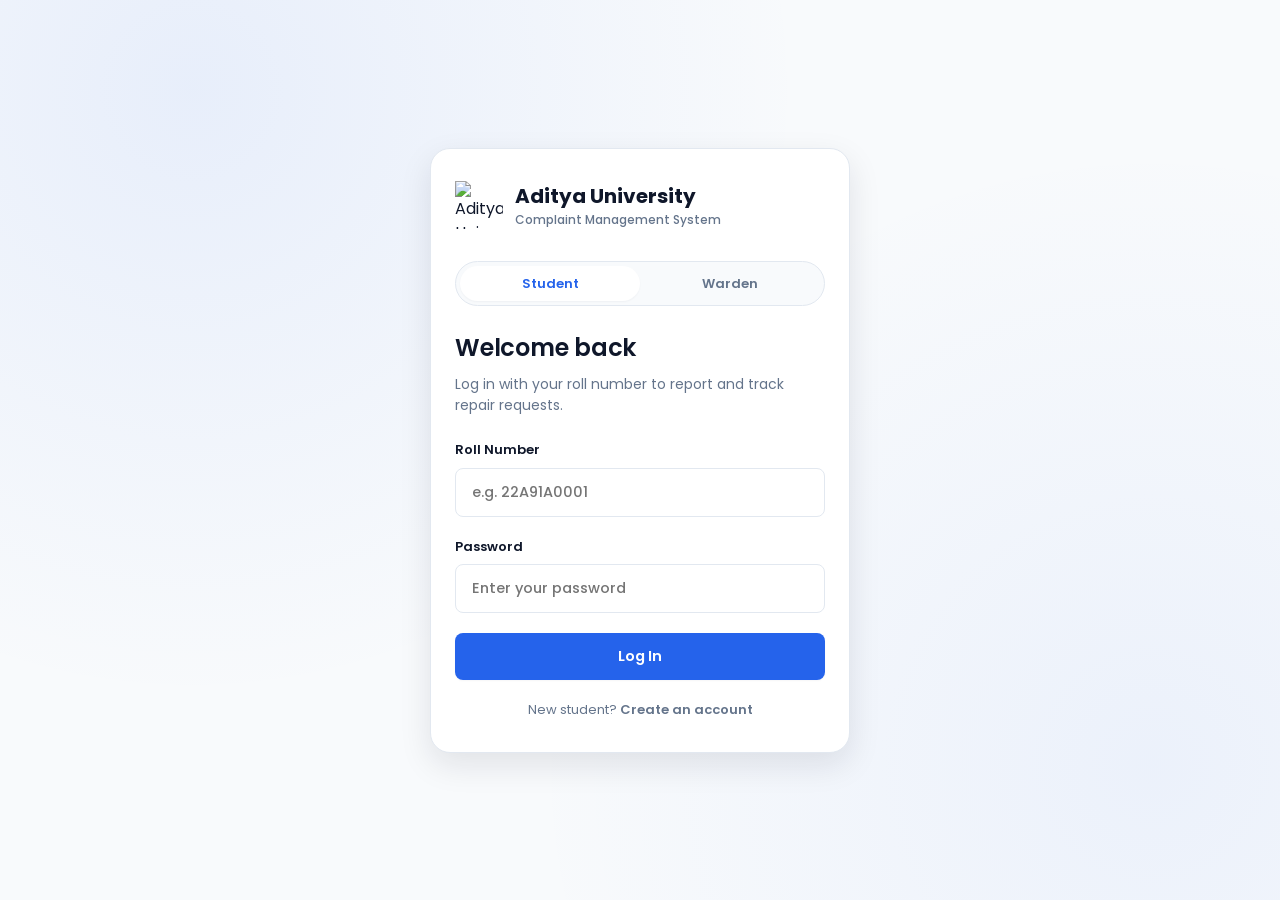
==== index.html @ f0cb8bfd "Initial commit" ====
<!DOCTYPE html>
<html lang="en">
<head>
<meta charset="UTF-8">
<meta name="viewport" content="width=device-width, initial-scale=1.0">
<title>Student Login · Aditya University</title>
<link rel="preconnect" href="https://fonts.googleapis.com">
<link rel="preconnect" href="https://fonts.gstatic.com" crossorigin>
<link href="https://fonts.googleapis.com/css2?family=Poppins:wght@400;500;600;700&display=swap" rel="stylesheet">
<link rel="stylesheet" href="css/style.css">
</head>
<body>

<div class="auth-screen">
  <div class="auth-card">
    <div class="auth-brand">
      <img class="university-logo" src="https://adityasabl.netlify.app/adityalogo.png" alt="Aditya University logo">
      <div>
        <div class="brand-name">Aditya University</div>
        <div class="brand-sub">Complaint Management System</div>
      </div>
    </div>

    <div class="auth-toggle">
      <a href="index.html" class="active">Student</a>
      <a href="admin-login.html">Warden</a>
    </div>

    <div class="auth-heading">
      <h1>Welcome back</h1>
      <p>Log in with your roll number to report and track repair requests.</p>
    </div>

    <form id="loginForm" novalidate>
      <div class="field-group">
        <label for="studentId">Roll Number</label>
        <input type="text" id="studentId" name="studentId" placeholder="e.g. 22A91A0001" autocomplete="username" required>
      </div>
      <div class="field-group">
        <label for="password">Password</label>
        <input type="password" id="password" name="password" placeholder="Enter your password" autocomplete="current-password" required>
      </div>
      <button type="submit" class="btn btn-primary btn-block">Log In</button>
    </form>

    <p class="auth-create-link">New student? <a href="create-account.html">Create an account</a></p>

  </div>
</div>

<script src="https://cdn.jsdelivr.net/npm/@supabase/supabase-js@2"></script>
<script src="js/supabase-config.js"></script>
<script src="js/script.js"></script>
<script>
  document.getElementById("loginForm").addEventListener("submit", async function (e) {
    e.preventDefault();
    const studentId = document.getElementById("studentId").value;
    const password = document.getElementById("password").value;
    const result = await HC.loginStudent(studentId, password);
    if (result.ok) {
      window.location.href = "student-dashboard.html";
    } else {
      HC.toast(result.message);
    }
  });

  // Redirect if already logged in
  (function () {
    HC.seedIfNeeded();
    const s = HC.getSession();
    if (s && s.role === "student") window.location.href = "student-dashboard.html";
  })();
</script>
</body>
</html>
---- css/style.css ----
/* =========================================================
   HostelCare — Design System & Stylesheet
   ========================================================= */

:root {
  /* Colors */
  --color-primary: #2563EB;
  --color-primary-dark: #1D4ED8;
  --color-primary-light: #EFF4FF;
  --color-bg: #F8FAFC;
  --color-card: #FFFFFF;
  --color-text: #0F172A;
  --color-text-muted: #64748B;
  --color-border: #E2E8F0;
  --color-success: #22C55E;
  --color-success-bg: #EAFBF0;
  --color-warning: #F59E0B;
  --color-warning-bg: #FEF6E7;
  --color-danger: #EF4444;
  --color-danger-bg: #FDECEC;

  /* Typography */
  --font-family: 'Poppins', -apple-system, BlinkMacSystemFont, sans-serif;

  /* Spacing scale */
  --space-1: 4px;
  --space-2: 8px;
  --space-3: 12px;
  --space-4: 16px;
  --space-5: 20px;
  --space-6: 24px;
  --space-8: 32px;
  --space-10: 40px;
  --space-12: 48px;
  --space-16: 64px;

  /* Radius */
  --radius-sm: 8px;
  --radius-md: 14px;
  --radius-lg: 20px;
  --radius-full: 999px;

  /* Shadows */
  --shadow-sm: 0 1px 2px rgba(15, 23, 42, 0.04);
  --shadow-md: 0 4px 12px rgba(15, 23, 42, 0.06);
  --shadow-lg: 0 12px 32px rgba(15, 23, 42, 0.10);

  /* Motion */
  --ease: cubic-bezier(0.4, 0, 0.2, 1);
  --dur-fast: 150ms;
  --dur-med: 250ms;

  /* Layout */
  --sidebar-w: 260px;
  --topnav-h: 68px;
  --bottomnav-h: 68px;
  --content-max: 1240px;
}

/* =========================================================
   Reset
   ========================================================= */
*, *::before, *::after { box-sizing: border-box; }
html, body { margin: 0; padding: 0; }
html { -webkit-text-size-adjust: 100%; }
body {
  font-family: var(--font-family);
  background: var(--color-bg);
  color: var(--color-text);
  font-weight: 400;
  line-height: 1.5;
  -webkit-font-smoothing: antialiased;
  min-height: 100vh;
  overflow-x: hidden;
}
h1, h2, h3, h4, h5, h6 { margin: 0; font-weight: 600; letter-spacing: -0.01em; }
p { margin: 0; }
a { color: inherit; text-decoration: none; }
ul { margin: 0; padding: 0; list-style: none; }
button { font-family: inherit; }
input, select, textarea { font-family: inherit; }
img { max-width: 100%; display: block; }

/* Page loader */
.page-loader {
  position: fixed;
  inset: 0;
  z-index: 9999;
  display: flex;
  flex-direction: column;
  align-items: center;
  justify-content: center;
  gap: 14px;
  background: #f8fafc;
  transition: opacity 0.28s ease, visibility 0.28s ease;
}
.page-loader.is-hidden { opacity: 0; visibility: hidden; pointer-events: none; }
.page-loader-spinner {
  width: 34px;
  height: 34px;
  border: 3px solid #dbeafe;
  border-top-color: #2563eb;
  border-radius: 50%;
  animation: loader-spin 0.75s linear infinite;
}
.page-loader-text { color: #64748b; font-size: 13px; font-weight: 500; }
@keyframes loader-spin { to { transform: rotate(360deg); } }

/* Replace this placeholder with the university logo image when available. */
.brand { display: flex; align-items: center; gap: 9px; }
.brand::before {
  content: "";
  width: 34px;
  height: 34px;
  display: block;
  flex: 0 0 auto;
  background: url("https://adityasabl.netlify.app/adityalogo.png") center / contain no-repeat;
}
.university-logo {
  width: 48px;
  height: 48px;
  object-fit: contain;
  flex: 0 0 auto;
}

:focus-visible {
  outline: 2px solid var(--color-primary);
  outline-offset: 2px;
  border-radius: 4px;
}

.sr-only {
  position: absolute;
  width: 1px; height: 1px;
  overflow: hidden;
  clip: rect(0,0,0,0);
}

/* =========================================================
   Page shell
   ========================================================= */
.app {
  min-height: 100vh;
  display: flex;
  flex-direction: column;
}

.page-content {
  width: 100%;
  max-width: var(--content-max);
  margin: 0 auto;
  padding: var(--space-6) var(--space-5) var(--space-16);
  flex: 1;
  animation: pageFade var(--dur-med) var(--ease);
}

@keyframes pageFade {
  from { opacity: 0; transform: translateY(6px); }
  to { opacity: 1; transform: translateY(0); }
}

@media (min-width: 1024px) {
  .page-content { padding: var(--space-10) var(--space-8) var(--space-16); }
}

/* =========================================================
   Auth Screens
   ========================================================= */
.auth-screen {
  min-height: 100vh;
  display: flex;
  align-items: center;
  justify-content: center;
  padding: var(--space-6);
  background:
    radial-gradient(circle at 15% 10%, rgba(37,99,235,0.08), transparent 45%),
    radial-gradient(circle at 90% 85%, rgba(37,99,235,0.06), transparent 45%),
    var(--color-bg);
}

.auth-card {
  width: 100%;
  max-width: 420px;
  background: var(--color-card);
  border: 1px solid var(--color-border);
  border-radius: var(--radius-lg);
  padding: var(--space-8) var(--space-6);
  box-shadow: var(--shadow-lg);
  animation: pageFade var(--dur-med) var(--ease);
}

.auth-brand {
  display: flex;
  align-items: center;
  gap: var(--space-3);
  margin-bottom: var(--space-8);
}

.auth-brand .logo-mark {
  width: 42px; height: 42px;
  border-radius: var(--radius-sm);
  background: linear-gradient(135deg, var(--color-primary), #4F86F7);
  display: flex; align-items: center; justify-content: center;
  color: #fff; font-weight: 700; font-size: 18px;
  flex-shrink: 0;
}

.auth-brand .brand-name { font-size: 20px; font-weight: 700; }
.auth-brand .brand-sub { font-size: 12px; color: var(--color-text-muted); font-weight: 500; }

.auth-heading { margin-bottom: var(--space-6); }
.auth-heading h1 { font-size: 24px; margin-bottom: var(--space-2); }
.auth-heading p { color: var(--color-text-muted); font-size: 14px; }
.auth-create-link {
  margin: var(--space-5) 0 0;
  text-align: center;
  font-size: 13px;
  color: var(--color-text-muted);
}
.auth-create-link a { font-weight: 600; }
.dashboard-create-action {
  max-width: 260px;
  margin: var(--space-5) auto 0;
  justify-content: center;
}

.auth-toggle {
  display: flex;
  background: var(--color-bg);
  border: 1px solid var(--color-border);
  border-radius: var(--radius-full);
  padding: 4px;
  margin-bottom: var(--space-6);
}

.auth-toggle a {
  flex: 1;
  text-align: center;
  padding: var(--space-2) var(--space-3);
  border-radius: var(--radius-full);
  font-size: 13px;
  font-weight: 600;
  color: var(--color-text-muted);
  transition: all var(--dur-fast) var(--ease);
}

.auth-toggle a.active {
  background: var(--color-card);
  color: var(--color-primary);
  box-shadow: var(--shadow-sm);
}

.auth-demo-hint {
  margin-top: var(--space-5);
  padding: var(--space-3) var(--space-4);
  background: var(--color-primary-light);
  border-radius: var(--radius-sm);
  font-size: 12px;
  color: var(--color-primary-dark);
  line-height: 1.6;
}

.auth-footer-link {
  text-align: center;
  margin-top: var(--space-6);
  font-size: 13px;
  color: var(--color-text-muted);
}
.auth-footer-link a { color: var(--color-primary); font-weight: 600; }

/* =========================================================
   Form elements
   ========================================================= */
.field-group { margin-bottom: var(--space-5); }
.field-group label {
  display: block;
  font-size: 13px;
  font-weight: 600;
  margin-bottom: var(--space-2);
  color: var(--color-text);
}
.field-hint { font-size: 12px; color: var(--color-text-muted); margin-top: var(--space-1); }

.field-group input[type="text"],
.field-group input[type="password"],
.field-group input[type="number"],
.field-group input[type="tel"],
.field-group input[type="email"],
.field-group select,
.field-group textarea {
  width: 100%;
  padding: 13px var(--space-4);
  border: 1.5px solid var(--color-border);
  border-radius: var(--radius-sm);
  font-size: 14.5px;
  font-weight: 500;
  color: var(--color-text);
  background: var(--color-card);
  transition: border-color var(--dur-fast) var(--ease), box-shadow var(--dur-fast) var(--ease);
  -webkit-appearance: none;
  appearance: none;
}

.field-group select {
  background-image: url("data:image/svg+xml,%3Csvg xmlns='http://www.w3.org/2000/svg' width='12' height='8' viewBox='0 0 12 8'%3E%3Cpath d='M1 1L6 6L11 1' stroke='%2364748B' stroke-width='1.6' fill='none' stroke-linecap='round' stroke-linejoin='round'/%3E%3C/svg%3E");
  background-repeat: no-repeat;
  background-position: right 16px center;
  padding-right: var(--space-10);
}

.field-group textarea { resize: vertical; min-height: 110px; line-height: 1.6; }

.field-group input:focus,
.field-group select:focus,
.field-group textarea:focus {
  border-color: var(--color-primary);
  box-shadow: 0 0 0 4px rgba(37, 99, 235, 0.10);
  outline: none;
}

.field-row { display: flex; gap: var(--space-4); }
.field-row .field-group { flex: 1; }

.upload-box {
  border: 1.5px dashed var(--color-border);
  border-radius: var(--radius-md);
  padding: var(--space-6);
  text-align: center;
  cursor: pointer;
  transition: border-color var(--dur-fast) var(--ease), background var(--dur-fast) var(--ease);
  background: var(--color-bg);
}
.upload-box:hover, .upload-box.dragover {
  border-color: var(--color-primary);
  background: var(--color-primary-light);
}
.upload-box svg { margin: 0 auto var(--space-2); display: block; }
.upload-box .upload-title { font-size: 14px; font-weight: 600; }
.upload-box .upload-sub { font-size: 12px; color: var(--color-text-muted); margin-top: 2px; }
.upload-preview {
  margin-top: var(--space-3);
  display: none;
  position: relative;
}
.upload-preview img {
  width: 100%;
  max-height: 220px;
  object-fit: cover;
  border-radius: var(--radius-md);
  border: 1px solid var(--color-border);
}
.upload-preview .remove-img {
  position: absolute; top: 8px; right: 8px;
  width: 30px; height: 30px;
  border-radius: 50%;
  background: rgba(15,23,42,0.65);
  color: #fff;
  display: flex; align-items: center; justify-content: center;
  border: none;
  cursor: pointer;
}

/* =========================================================
   Buttons
   ========================================================= */
.btn {
  position: relative;
  display: inline-flex;
  align-items: center;
  justify-content: center;
  gap: var(--space-2);
  border: none;
  border-radius: var(--radius-sm);
  font-family: inherit;
  font-size: 14.5px;
  font-weight: 600;
  padding: 13px 22px;
  cursor: pointer;
  transition: transform var(--dur-fast) var(--ease), box-shadow var(--dur-fast) var(--ease), background var(--dur-fast) var(--ease), opacity var(--dur-fast) var(--ease);
  overflow: hidden;
  white-space: nowrap;
}
.btn:active { transform: scale(0.98); }
.btn-block { width: 100%; }
.btn-sm { padding: 8px 14px; font-size: 13px; }

.btn-primary { background: var(--color-primary); color: #fff; box-shadow: var(--shadow-sm); }
.btn-primary:hover { background: var(--color-primary-dark); box-shadow: var(--shadow-md); }

.btn-secondary { background: var(--color-card); color: var(--color-text); border: 1.5px solid var(--color-border); }
.btn-secondary:hover { border-color: var(--color-primary); color: var(--color-primary); }

.btn-success { background: var(--color-success); color: #fff; }
.btn-success:hover { opacity: 0.9; }

.btn-warning { background: var(--color-warning); color: #fff; }
.btn-warning:hover { opacity: 0.9; }

.btn-ghost { background: transparent; color: var(--color-text-muted); }
.btn-ghost:hover { background: var(--color-bg); color: var(--color-text); }

.btn-danger-outline { background: transparent; border: 1.5px solid var(--color-danger); color: var(--color-danger); }
.btn-danger-outline:hover { background: var(--color-danger-bg); }

.btn[disabled] { opacity: 0.55; cursor: not-allowed; }

/* Ripple */
.ripple {
  position: absolute;
  border-radius: 50%;
  background: rgba(255,255,255,0.55);
  transform: scale(0);
  animation: rippleAnim 550ms var(--ease);
  pointer-events: none;
}
.btn-secondary .ripple, .btn-ghost .ripple { background: rgba(37,99,235,0.18); }
@keyframes rippleAnim {
  to { transform: scale(3.2); opacity: 0; }
}

/* =========================================================
   Top Navigation (Student desktop / shared)
   ========================================================= */
.topnav {
  position: sticky; top: 0; z-index: 40;
  height: var(--topnav-h);
  background: rgba(248, 250, 252, 0.85);
  backdrop-filter: blur(10px);
  border-bottom: 1px solid var(--color-border);
  display: flex;
  align-items: center;
}
.topnav-inner {
  width: 100%;
  max-width: var(--content-max);
  margin: 0 auto;
  padding: 0 var(--space-5);
  display: flex;
  align-items: center;
  justify-content: space-between;
}
.brand { display: flex; align-items: center; gap: var(--space-3); }
.brand .logo-mark {
  width: 34px; height: 34px;
  border-radius: 9px;
  background: linear-gradient(135deg, var(--color-primary), #4F86F7);
  display: flex; align-items: center; justify-content: center;
  color: #fff; font-weight: 700; font-size: 15px;
}
.brand .brand-name { font-size: 16px; font-weight: 700; }

.topnav-links { display: none; align-items: center; gap: var(--space-2); }
.topnav-links a {
  padding: 10px var(--space-4);
  border-radius: var(--radius-sm);
  font-size: 14px;
  font-weight: 500;
  color: var(--color-text-muted);
  transition: all var(--dur-fast) var(--ease);
}
.topnav-links a:hover { background: var(--color-bg); color: var(--color-text); }
.topnav-links a.active { background: var(--color-primary-light); color: var(--color-primary); font-weight: 600; }

@media (min-width: 900px) {
  .topnav-links { display: flex; }
}

.topnav-actions { display: flex; align-items: center; gap: var(--space-3); }
.avatar-btn {
  width: 38px; height: 38px;
  border-radius: 50%;
  background: var(--color-primary-light);
  color: var(--color-primary);
  display: flex; align-items: center; justify-content: center;
  font-weight: 600; font-size: 14px;
  border: none; cursor: pointer;
}

/* =========================================================
   Admin Shell (Sidebar layout)
   ========================================================= */
.admin-shell { display: flex; min-height: 100vh; }

.admin-sidebar {
  width: var(--sidebar-w);
  background: var(--color-card);
  border-right: 1px solid var(--color-border);
  display: none;
  flex-direction: column;
  position: sticky;
  top: 0;
  height: 100vh;
  flex-shrink: 0;
}
@media (min-width: 1024px) {
  .admin-sidebar { display: flex; }
}

.admin-sidebar .brand { padding: var(--space-6) var(--space-5); border-bottom: 1px solid var(--color-border); }
.admin-nav { padding: var(--space-4); flex: 1; }
.admin-nav .nav-label {
  font-size: 11px; text-transform: uppercase; letter-spacing: 0.06em;
  color: var(--color-text-muted); font-weight: 600;
  padding: var(--space-2) var(--space-3); margin-top: var(--space-2);
}
.admin-nav a {
  display: flex; align-items: center; gap: var(--space-3);
  padding: 11px var(--space-3);
  border-radius: var(--radius-sm);
  font-size: 14px; font-weight: 500;
  color: var(--color-text-muted);
  margin-bottom: 2px;
  transition: all var(--dur-fast) var(--ease);
}
.admin-nav a svg { flex-shrink: 0; }
.admin-nav a:hover { background: var(--color-bg); color: var(--color-text); }
.admin-nav a.active { background: var(--color-primary-light); color: var(--color-primary); font-weight: 600; }

.admin-sidebar-footer { padding: var(--space-4); border-top: 1px solid var(--color-border); }

.admin-main { flex: 1; min-width: 0; display: flex; flex-direction: column; }

.admin-topbar {
  height: var(--topnav-h);
  border-bottom: 1px solid var(--color-border);
  background: rgba(248, 250, 252, 0.85);
  backdrop-filter: blur(10px);
  display: flex; align-items: center; justify-content: space-between;
  padding: 0 var(--space-5);
  position: sticky; top: 0; z-index: 30;
}
.admin-topbar .page-title { font-size: 17px; font-weight: 700; }
.mobile-menu-btn {
  display: flex; align-items: center; justify-content: center;
  width: 40px; height: 40px;
  border-radius: var(--radius-sm);
  border: 1px solid var(--color-border);
  background: var(--color-card);
  cursor: pointer;
}
@media (min-width: 1024px) { .mobile-menu-btn { display: none; } }

/* mobile drawer for admin nav */
.admin-drawer-overlay {
  position: fixed; inset: 0; background: rgba(15,23,42,0.4);
  z-index: 60; opacity: 0; pointer-events: none;
  transition: opacity var(--dur-med) var(--ease);
}
.admin-drawer-overlay.open { opacity: 1; pointer-events: all; }
.admin-drawer {
  position: fixed; top: 0; left: 0; height: 100vh; width: 82%; max-width: 300px;
  background: var(--color-card);
  z-index: 61;
  transform: translateX(-100%);
  transition: transform var(--dur-med) var(--ease);
  display: flex; flex-direction: column;
  box-shadow: var(--shadow-lg);
}
.admin-drawer.open { transform: translateX(0); }
.admin-drawer .brand { padding: var(--space-6) var(--space-5); border-bottom: 1px solid var(--color-border); }
.admin-drawer .admin-nav { padding: var(--space-4); flex: 1; }

/* =========================================================
   Bottom Navigation (Student mobile)
   ========================================================= */
.bottom-nav {
  position: fixed; bottom: 0; left: 0; right: 0;
  height: var(--bottomnav-h);
  background: rgba(255,255,255,0.92);
  backdrop-filter: blur(12px);
  border-top: 1px solid var(--color-border);
  display: flex;
  z-index: 50;
  padding-bottom: env(safe-area-inset-bottom);
}
@media (min-width: 900px) { .bottom-nav { display: none; } }

.bottom-nav a {
  flex: 1;
  display: flex; flex-direction: column; align-items: center; justify-content: center;
  gap: 3px;
  color: var(--color-text-muted);
  font-size: 11px; font-weight: 600;
  transition: color var(--dur-fast) var(--ease);
  position: relative;
}
.bottom-nav a svg { transition: transform var(--dur-fast) var(--ease); }
.bottom-nav a.active { color: var(--color-primary); }
.bottom-nav a.active svg { transform: translateY(-1px); }

.bottom-nav-spacer { height: calc(var(--bottomnav-h) + var(--space-6)); }
@media (min-width: 900px) { .bottom-nav-spacer { display: none; } }

.fab-create {
  position: relative;
  top: -16px;
  width: 52px; height: 52px;
  border-radius: 50%;
  background: var(--color-primary);
  color: #fff;
  display: flex; align-items: center; justify-content: center;
  box-shadow: 0 8px 20px rgba(37,99,235,0.35);
  margin: 0 auto;
}
.bottom-nav a.fab-link { flex: 1; }
.bottom-nav a.fab-link span { display: none; }

/* =========================================================
   Cards / Sections
   ========================================================= */
.section-heading {
  display: flex; align-items: baseline; justify-content: space-between;
  margin-bottom: var(--space-4);
  gap: var(--space-3);
}
.section-heading h2 { font-size: 17px; }
.section-heading .link-more { font-size: 13px; font-weight: 600; color: var(--color-primary); }

.card {
  background: var(--color-card);
  border: 1px solid var(--color-border);
  border-radius: var(--radius-md);
  padding: var(--space-5);
  transition: box-shadow var(--dur-med) var(--ease), transform var(--dur-med) var(--ease);
}
.card-hover:hover { box-shadow: var(--shadow-md); transform: translateY(-2px); }

.welcome-card {
  background: linear-gradient(135deg, #1E40C7 0%, var(--color-primary) 55%, #4F86F7 100%);
  color: #fff;
  border-radius: var(--radius-lg);
  padding: var(--space-8) var(--space-6);
  margin-bottom: var(--space-6);
  position: relative;
  overflow: hidden;
}
.welcome-card::after {
  content: "";
  position: absolute; right: -40px; top: -40px;
  width: 220px; height: 220px;
  border-radius: 50%;
  background: rgba(255,255,255,0.08);
}
.welcome-card::before {
  content: "";
  position: absolute; right: 60px; bottom: -60px;
  width: 140px; height: 140px;
  border-radius: 50%;
  background: rgba(255,255,255,0.06);
}
.welcome-card h1 { font-size: 22px; margin-bottom: var(--space-2); position: relative; z-index: 1; }
.welcome-card p { opacity: 0.88; font-size: 13.5px; position: relative; z-index: 1; }
.welcome-card .welcome-meta { margin-top: var(--space-5); display: flex; gap: var(--space-6); flex-wrap: wrap; position: relative; z-index: 1; }
.welcome-card .welcome-meta div span { display: block; font-size: 11px; opacity: 0.75; }
.welcome-card .welcome-meta div strong { font-size: 15px; font-weight: 600; }

.stats-grid {
  display: grid;
  grid-template-columns: repeat(2, 1fr);
  gap: var(--space-4);
  margin-bottom: var(--space-8);
}
@media (min-width: 640px) {
  .stats-grid { grid-template-columns: repeat(4, 1fr); }
}

.stat-card {
  background: var(--color-card);
  border: 1px solid var(--color-border);
  border-radius: var(--radius-md);
  padding: var(--space-5);
  transition: box-shadow var(--dur-med) var(--ease), transform var(--dur-med) var(--ease);
}
.stat-card:hover { box-shadow: var(--shadow-md); transform: translateY(-2px); }
.stat-card .stat-icon {
  width: 38px; height: 38px;
  border-radius: 10px;
  display: flex; align-items: center; justify-content: center;
  margin-bottom: var(--space-4);
}
.stat-card .stat-value { font-size: 26px; font-weight: 700; line-height: 1; }
.stat-card .stat-label { font-size: 12.5px; color: var(--color-text-muted); margin-top: var(--space-2); font-weight: 500; }

.stat-icon.tone-total { background: var(--color-primary-light); color: var(--color-primary); }
.stat-icon.tone-pending { background: var(--color-warning-bg); color: var(--color-warning); }
.stat-icon.tone-progress { background: #EAF1FF; color: #3B6FE0; }
.stat-icon.tone-completed { background: var(--color-success-bg); color: var(--color-success); }

/* =========================================================
   Status Badges
   ========================================================= */
.badge {
  display: inline-flex;
  align-items: center;
  gap: 6px;
  padding: 6px 12px;
  border-radius: var(--radius-full);
  font-size: 12px;
  font-weight: 600;
  white-space: nowrap;
}
.badge::before {
  content: "";
  width: 6px; height: 6px;
  border-radius: 50%;
  background: currentColor;
}
.badge-pending { background: var(--color-warning-bg); color: #B4790C; }
.badge-progress { background: #EAF1FF; color: #2255C9; }
.badge-completed { background: var(--color-success-bg); color: #16803C; }

/* =========================================================
   Complaint Cards (mobile-friendly list)
   ========================================================= */
.complaint-card {
  background: var(--color-card);
  border: 1px solid var(--color-border);
  border-radius: var(--radius-md);
  padding: var(--space-5);
  margin-bottom: var(--space-4);
  transition: box-shadow var(--dur-med) var(--ease), transform var(--dur-med) var(--ease);
}
.complaint-card:hover { box-shadow: var(--shadow-md); transform: translateY(-2px); }
.complaint-card-top { display: flex; align-items: flex-start; justify-content: space-between; margin-bottom: var(--space-3); gap: var(--space-3); }
.complaint-card-id { font-size: 12px; color: var(--color-text-muted); font-weight: 600; letter-spacing: 0.02em; }
.complaint-card-title { font-size: 15px; font-weight: 600; margin-top: 3px; }
.complaint-card-meta { display: flex; flex-wrap: wrap; gap: var(--space-4); font-size: 12.5px; color: var(--color-text-muted); margin-bottom: var(--space-4); }
.complaint-card-meta span { display: flex; align-items: center; gap: 5px; }
.complaint-card-footer { display: flex; align-items: center; justify-content: space-between; }

/* =========================================================
   Toolbar: Search + Filter
   ========================================================= */
.toolbar {
  display: flex;
  flex-direction: column;
  gap: var(--space-3);
  margin-bottom: var(--space-6);
}
@media (min-width: 720px) {
  .toolbar { flex-direction: row; align-items: center; }
}

.search-box {
  flex: 1;
  position: relative;
  display: flex;
  align-items: center;
}
.search-box svg {
  position: absolute; left: 14px;
  color: var(--color-text-muted);
  pointer-events: none;
}
.search-box input {
  width: 100%;
  padding: 12px 14px 12px 42px;
  border: 1.5px solid var(--color-border);
  border-radius: var(--radius-sm);
  font-size: 14px;
  font-weight: 500;
  background: var(--color-card);
  transition: border-color var(--dur-fast) var(--ease), box-shadow var(--dur-fast) var(--ease);
}
.search-box input:focus { border-color: var(--color-primary); box-shadow: 0 0 0 4px rgba(37,99,235,0.10); outline: none; }

.filter-group { display: flex; gap: var(--space-3); flex-wrap: wrap; }
.filter-group select {
  padding: 12px var(--space-8) 12px var(--space-4);
  border: 1.5px solid var(--color-border);
  border-radius: var(--radius-sm);
  font-size: 13.5px;
  font-weight: 500;
  background: var(--color-card);
  background-image: url("data:image/svg+xml,%3Csvg xmlns='http://www.w3.org/2000/svg' width='12' height='8' viewBox='0 0 12 8'%3E%3Cpath d='M1 1L6 6L11 1' stroke='%2364748B' stroke-width='1.6' fill='none' stroke-linecap='round' stroke-linejoin='round'/%3E%3C/svg%3E");
  background-repeat: no-repeat;
  background-position: right 14px center;
  -webkit-appearance: none;
  appearance: none;
  cursor: pointer;
}

/* =========================================================
   Tables (Admin desktop)
   ========================================================= */
.table-wrap {
  background: var(--color-card);
  border: 1px solid var(--color-border);
  border-radius: var(--radius-md);
  overflow-x: auto;
}
.data-table { width: 100%; border-collapse: collapse; font-size: 13.5px; }
.data-table thead th {
  text-align: left;
  padding: var(--space-4) var(--space-4);
  font-size: 11.5px;
  text-transform: uppercase;
  letter-spacing: 0.05em;
  color: var(--color-text-muted);
  font-weight: 600;
  background: var(--color-bg);
  border-bottom: 1px solid var(--color-border);
  white-space: nowrap;
}
.data-table tbody td {
  padding: var(--space-4);
  border-bottom: 1px solid var(--color-border);
  vertical-align: middle;
  color: var(--color-text);
}
.data-table tbody tr { transition: background var(--dur-fast) var(--ease); }
.data-table tbody tr:hover { background: var(--color-bg); }
.data-table tbody tr:last-child td { border-bottom: none; }
.data-table .cell-id { font-weight: 600; color: var(--color-primary); }
.data-table .cell-actions { display: flex; gap: var(--space-2); white-space: nowrap; }

.table-mobile-cards { display: block; }
.table-wrap.table-desktop-only { display: none; }
@media (min-width: 900px) {
  .table-mobile-cards { display: none; }
  .table-wrap.table-desktop-only { display: block; }
}

.pagination {
  display: flex; align-items: center; justify-content: space-between;
  padding: var(--space-4) var(--space-5);
  border-top: 1px solid var(--color-border);
  font-size: 13px;
  color: var(--color-text-muted);
}
.pagination-controls { display: flex; gap: var(--space-2); }
.pagination-controls button {
  width: 34px; height: 34px;
  border-radius: var(--radius-sm);
  border: 1px solid var(--color-border);
  background: var(--color-card);
  cursor: pointer;
  font-weight: 600;
  color: var(--color-text);
  transition: all var(--dur-fast) var(--ease);
}
.pagination-controls button:hover:not(:disabled) { border-color: var(--color-primary); color: var(--color-primary); }
.pagination-controls button.active { background: var(--color-primary); color: #fff; border-color: var(--color-primary); }
.pagination-controls button:disabled { opacity: 0.4; cursor: not-allowed; }

/* =========================================================
   Charts (lightweight, CSS/SVG based)
   ========================================================= */
.charts-grid {
  display: grid;
  grid-template-columns: 1fr;
  gap: var(--space-5);
  margin-bottom: var(--space-8);
}
@media (min-width: 900px) {
  .charts-grid { grid-template-columns: 1.3fr 1fr; }
}

.chart-card { padding: var(--space-6); }
.chart-card h3 { font-size: 15px; margin-bottom: var(--space-5); }

.bar-chart { display: flex; align-items: flex-end; gap: var(--space-3); height: 180px; }
.bar-chart .bar-col { flex: 1; display: flex; flex-direction: column; align-items: center; gap: var(--space-2); height: 100%; justify-content: flex-end;}
.bar-chart .bar { width: 100%; max-width: 34px; border-radius: 6px 6px 0 0; background: var(--color-primary); transition: height var(--dur-med) var(--ease); }
.bar-chart .bar-label { font-size: 11px; color: var(--color-text-muted); font-weight: 500; }

.donut-wrap { display: flex; flex-direction: column; align-items: center; gap: var(--space-5); }
.donut-legend { width: 100%; display: flex; flex-direction: column; gap: var(--space-3); }
.donut-legend li { display: flex; align-items: center; justify-content: space-between; font-size: 13px; }
.donut-legend .dot { width: 9px; height: 9px; border-radius: 50%; display: inline-block; margin-right: var(--space-2); }
.donut-legend .legend-left { display: flex; align-items: center; color: var(--color-text-muted); font-weight: 500; }
.donut-legend .legend-right { font-weight: 700; }

/* =========================================================
   Timeline (Complaint Details)
   ========================================================= */
.timeline { position: relative; padding-left: 26px; }
.timeline::before {
  content: "";
  position: absolute; left: 8px; top: 6px; bottom: 6px;
  width: 2px;
  background: var(--color-border);
}
.timeline-item { position: relative; padding-bottom: var(--space-6); }
.timeline-item:last-child { padding-bottom: 0; }
.timeline-dot {
  position: absolute; left: -26px; top: 2px;
  width: 18px; height: 18px;
  border-radius: 50%;
  background: var(--color-card);
  border: 3px solid var(--color-border);
  z-index: 1;
}
.timeline-item.is-done .timeline-dot { border-color: var(--color-success); background: var(--color-success); }
.timeline-item.is-current .timeline-dot { border-color: var(--color-primary); background: var(--color-primary); animation: pulseDot 1.6s infinite; }
@keyframes pulseDot {
  0% { box-shadow: 0 0 0 0 rgba(37,99,235,0.35); }
  70% { box-shadow: 0 0 0 8px rgba(37,99,235,0); }
  100% { box-shadow: 0 0 0 0 rgba(37,99,235,0); }
}
.timeline-title { font-size: 14px; font-weight: 600; }
.timeline-date { font-size: 12px; color: var(--color-text-muted); margin-top: 2px; }
.timeline-remark { font-size: 13px; color: var(--color-text-muted); margin-top: var(--space-2); background: var(--color-bg); padding: var(--space-3); border-radius: var(--radius-sm); }

/* =========================================================
   Detail page layout
   ========================================================= */
.detail-grid { display: grid; grid-template-columns: 1fr; gap: var(--space-5); }
@media (min-width: 900px) {
  .detail-grid { grid-template-columns: 1.4fr 1fr; align-items: start; }
}
.detail-header {
  display: flex; align-items: flex-start; justify-content: space-between;
  margin-bottom: var(--space-6); gap: var(--space-3); flex-wrap: wrap;
}
.back-link { display: inline-flex; align-items: center; gap: 6px; font-size: 13.5px; font-weight: 600; color: var(--color-text-muted); margin-bottom: var(--space-4); }
.back-link:hover { color: var(--color-primary); }

.info-list { display: flex; flex-direction: column; gap: var(--space-4); }
.info-row { display: flex; justify-content: space-between; gap: var(--space-4); font-size: 13.5px; padding-bottom: var(--space-3); border-bottom: 1px solid var(--color-border); }
.info-row:last-child { border-bottom: none; padding-bottom: 0; }
.info-row .info-label { color: var(--color-text-muted); }
.info-row .info-value { font-weight: 600; text-align: right; }

.detail-image { border-radius: var(--radius-md); overflow: hidden; border: 1px solid var(--color-border); margin-top: var(--space-4); }
.detail-image img { width: 100%; }

/* =========================================================
   Empty state
   ========================================================= */
.empty-state {
  text-align: center;
  padding: var(--space-16) var(--space-6);
  color: var(--color-text-muted);
}
.empty-state svg { margin: 0 auto var(--space-4); display: block; opacity: 0.7; }
.empty-state h3 { color: var(--color-text); margin-bottom: var(--space-2); font-size: 15px; }
.empty-state p { font-size: 13.5px; margin-bottom: var(--space-5); }

/* =========================================================
   Success screen
   ========================================================= */
.success-wrap {
  max-width: 480px;
  margin: var(--space-10) auto;
  text-align: center;
  animation: pageFade var(--dur-med) var(--ease);
}
.success-icon {
  width: 84px; height: 84px;
  border-radius: 50%;
  background: var(--color-success-bg);
  color: var(--color-success);
  display: flex; align-items: center; justify-content: center;
  margin: 0 auto var(--space-6);
  animation: successPop 500ms var(--ease);
}
@keyframes successPop {
  0% { transform: scale(0.4); opacity: 0; }
  70% { transform: scale(1.08); opacity: 1; }
  100% { transform: scale(1); }
}
.success-wrap h1 { font-size: 22px; margin-bottom: var(--space-2); }
.success-wrap p { color: var(--color-text-muted); font-size: 14px; margin-bottom: var(--space-6); }
.success-details {
  background: var(--color-card);
  border: 1px solid var(--color-border);
  border-radius: var(--radius-md);
  padding: var(--space-5);
  margin-bottom: var(--space-6);
  text-align: left;
}

/* =========================================================
   Profile
   ========================================================= */
.profile-card { text-align: center; padding: var(--space-8) var(--space-6); margin-bottom: var(--space-6); }
.profile-avatar {
  width: 76px; height: 76px;
  border-radius: 50%;
  background: linear-gradient(135deg, var(--color-primary), #4F86F7);
  color: #fff;
  font-size: 26px; font-weight: 700;
  display: flex; align-items: center; justify-content: center;
  margin: 0 auto var(--space-4);
}
.profile-card h2 { font-size: 18px; margin-bottom: 2px; }
.profile-card p { color: var(--color-text-muted); font-size: 13.5px; }

/* =========================================================
   Modal (status update)
   ========================================================= */
.modal-overlay {
  position: fixed; inset: 0; background: rgba(15,23,42,0.45);
  display: none; align-items: center; justify-content: center;
  z-index: 100; padding: var(--space-5);
}
.modal-overlay.open { display: flex; animation: pageFade var(--dur-fast) var(--ease); }
.modal-box {
  background: var(--color-card);
  border-radius: var(--radius-lg);
  padding: var(--space-6);
  max-width: 420px; width: 100%;
  box-shadow: var(--shadow-lg);
}
.modal-box h3 { font-size: 17px; margin-bottom: var(--space-2); }
.modal-box p { font-size: 13.5px; color: var(--color-text-muted); margin-bottom: var(--space-5); }
.modal-actions { display: flex; gap: var(--space-3); margin-top: var(--space-6); }
.modal-actions .btn { flex: 1; }

/* =========================================================
   Toast
   ========================================================= */
.toast {
  position: fixed;
  bottom: calc(var(--bottomnav-h) + var(--space-4));
  left: 50%;
  transform: translateX(-50%) translateY(20px);
  background: var(--color-text);
  color: #fff;
  padding: var(--space-3) var(--space-5);
  border-radius: var(--radius-sm);
  font-size: 13.5px;
  font-weight: 500;
  box-shadow: var(--shadow-lg);
  z-index: 200;
  opacity: 0;
  pointer-events: none;
  transition: all var(--dur-med) var(--ease);
  display: flex; align-items: center; gap: var(--space-2);
}
.toast.show { opacity: 1; transform: translateX(-50%) translateY(0); pointer-events: all; }
@media (min-width: 900px) { .toast { bottom: var(--space-6); } }

/* =========================================================
   Utility
   ========================================================= */
.mb-2 { margin-bottom: var(--space-2); }
.mb-4 { margin-bottom: var(--space-4); }
.mb-6 { margin-bottom: var(--space-6); }
.flex { display: flex; }
.flex-between { display: flex; align-items: center; justify-content: space-between; }
.gap-2 { gap: var(--space-2); }
.gap-3 { gap: var(--space-3); }
.text-muted { color: var(--color-text-muted); }
.text-sm { font-size: 13px; }
.hide-mobile { display: none; }
@media (min-width: 720px) { .hide-mobile { display: initial; } }
.hide-desktop { display: initial; }
@media (min-width: 720px) { .hide-desktop { display: none; } }

/* Respect reduced motion */
@media (prefers-reduced-motion: reduce) {
  * { animation-duration: 0.001ms !important; transition-duration: 0.001ms !important; }
}
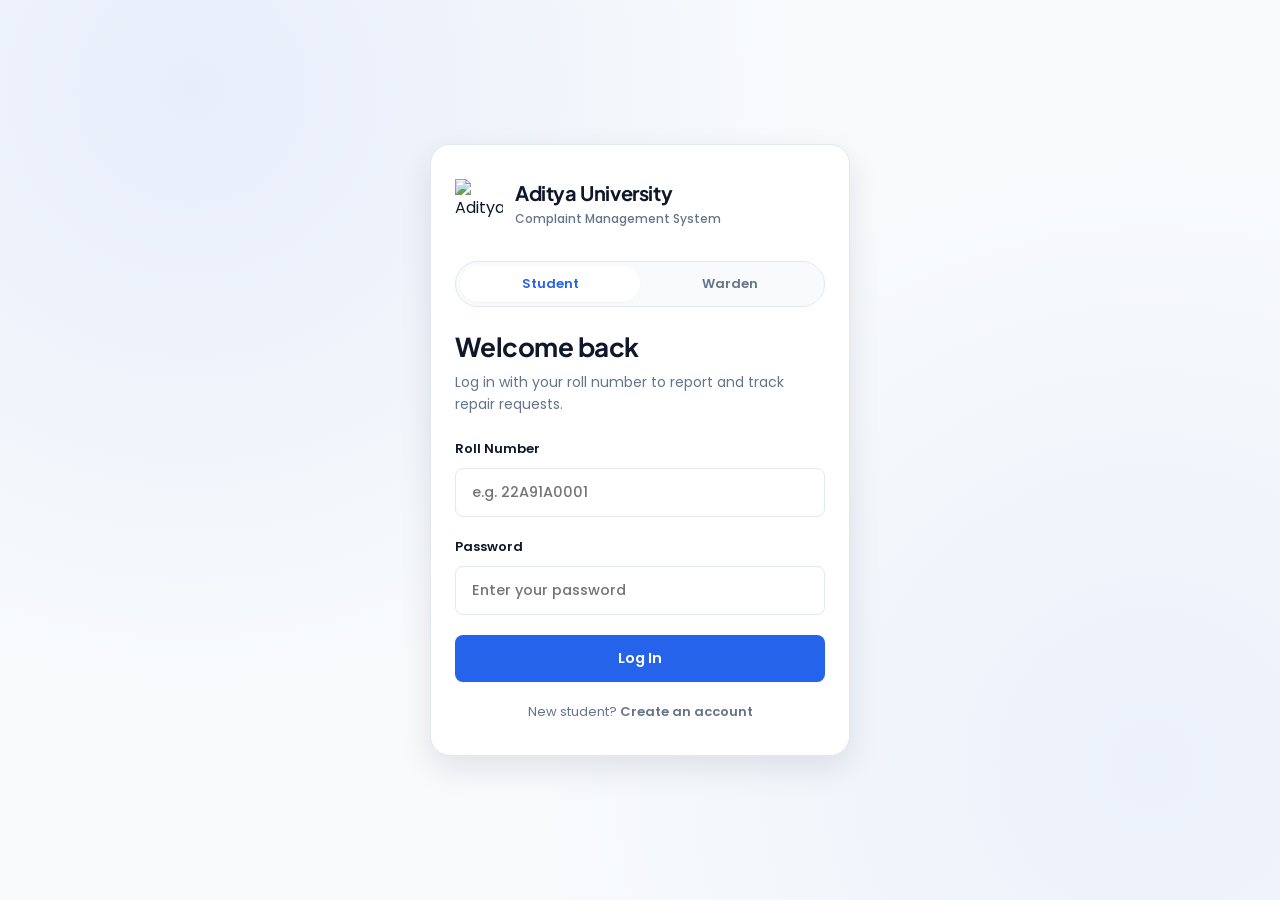
==== commit 7da9c21e: "Updated admin-hostels.html" ====
--- a/index.html
+++ b/index.html
@@ -6,7 +6,7 @@
 <title>Student Login · Aditya University</title>
 <link rel="preconnect" href="https://fonts.googleapis.com">
 <link rel="preconnect" href="https://fonts.gstatic.com" crossorigin>
-<link href="https://fonts.googleapis.com/css2?family=Poppins:wght@400;500;600;700&display=swap" rel="stylesheet">
+<link href="https://fonts.googleapis.com/css2?family=Plus+Jakarta+Sans:wght@500;600;700&family=Poppins:wght@300;400;500;600;700&display=swap" rel="stylesheet">
 <link rel="stylesheet" href="css/style.css">
 </head>
 <body>
--- a/css/style.css
+++ b/css/style.css
@@ -20,7 +20,9 @@
   --color-danger-bg: #FDECEC;
 
   /* Typography */
-  --font-family: 'Poppins', -apple-system, BlinkMacSystemFont, sans-serif;
+  --font-family: 'Plus Jakarta Sans', 'Poppins', -apple-system, BlinkMacSystemFont, sans-serif;
+  --font-heading: 'Plus Jakarta Sans', 'Poppins', sans-serif;
+  --font-body: 'Poppins', -apple-system, BlinkMacSystemFont, sans-serif;
 
   /* Spacing scale */
   --space-1: 4px;
@@ -64,16 +66,24 @@
 html, body { margin: 0; padding: 0; }
 html { -webkit-text-size-adjust: 100%; }
 body {
-  font-family: var(--font-family);
+  font-family: var(--font-body);
   background: var(--color-bg);
   color: var(--color-text);
   font-weight: 400;
-  line-height: 1.5;
+  line-height: 1.6;
   -webkit-font-smoothing: antialiased;
+  -moz-osx-font-smoothing: grayscale;
+  text-rendering: optimizeLegibility;
   min-height: 100vh;
   overflow-x: hidden;
 }
-h1, h2, h3, h4, h5, h6 { margin: 0; font-weight: 600; letter-spacing: -0.01em; }
+h1, h2, h3, h4, h5, h6 {
+  margin: 0;
+  font-family: var(--font-heading);
+  font-weight: 700;
+  letter-spacing: -0.02em;
+  line-height: 1.2;
+}
 p { margin: 0; }
 a { color: inherit; text-decoration: none; }
 ul { margin: 0; padding: 0; list-style: none; }
@@ -90,21 +100,71 @@
   flex-direction: column;
   align-items: center;
   justify-content: center;
-  gap: 14px;
+  gap: 22px;
   background: #f8fafc;
-  transition: opacity 0.28s ease, visibility 0.28s ease;
+  transition: opacity 0.4s ease, visibility 0.4s ease;
 }
 .page-loader.is-hidden { opacity: 0; visibility: hidden; pointer-events: none; }
-.page-loader-spinner {
-  width: 34px;
-  height: 34px;
-  border: 3px solid #dbeafe;
-  border-top-color: #2563eb;
+
+.page-loader-ring {
+  width: 54px;
+  height: 54px;
+  position: relative;
+}
+.page-loader-ring::before,
+.page-loader-ring::after {
+  content: "";
+  position: absolute;
+  inset: 0;
   border-radius: 50%;
-  animation: loader-spin 0.75s linear infinite;
-}
-.page-loader-text { color: #64748b; font-size: 13px; font-weight: 500; }
+  border: 3px solid transparent;
+}
+.page-loader-ring::before {
+  border-top-color: var(--color-primary);
+  border-right-color: var(--color-primary);
+  animation: loader-spin 0.9s cubic-bezier(0.4, 0, 0.2, 1) infinite;
+}
+.page-loader-ring::after {
+  border-bottom-color: #93C5FD;
+  border-left-color: #93C5FD;
+  animation: loader-spin-rev 1.3s cubic-bezier(0.4, 0, 0.2, 1) infinite;
+}
 @keyframes loader-spin { to { transform: rotate(360deg); } }
+@keyframes loader-spin-rev { to { transform: rotate(-360deg); } }
+
+.page-loader-bar {
+  width: 140px;
+  height: 4px;
+  border-radius: 4px;
+  background: #dbeafe;
+  overflow: hidden;
+  position: relative;
+}
+.page-loader-bar::after {
+  content: "";
+  position: absolute;
+  inset: 0;
+  width: 40%;
+  border-radius: 4px;
+  background: linear-gradient(90deg, var(--color-primary), #4F86F7);
+  animation: loader-slide 1.1s ease-in-out infinite;
+}
+@keyframes loader-slide {
+  0% { left: -40%; }
+  100% { left: 100%; }
+}
+
+.page-loader-text {
+  color: #64748b;
+  font-size: 13px;
+  font-weight: 500;
+  letter-spacing: 0.02em;
+  animation: loader-fade 1.4s ease-in-out infinite;
+}
+@keyframes loader-fade {
+  0%, 100% { opacity: 0.55; }
+  50% { opacity: 1; }
+}
 
 /* Replace this placeholder with the university logo image when available. */
 .brand { display: flex; align-items: center; gap: 9px; }
@@ -205,11 +265,11 @@
   flex-shrink: 0;
 }
 
-.auth-brand .brand-name { font-size: 20px; font-weight: 700; }
+.auth-brand .brand-name { font-family: var(--font-heading); font-size: 20px; font-weight: 700; letter-spacing: -0.02em; }
 .auth-brand .brand-sub { font-size: 12px; color: var(--color-text-muted); font-weight: 500; }
 
 .auth-heading { margin-bottom: var(--space-6); }
-.auth-heading h1 { font-size: 24px; margin-bottom: var(--space-2); }
+.auth-heading h1 { font-family: var(--font-heading); font-size: 26px; font-weight: 700; letter-spacing: -0.02em; margin-bottom: var(--space-2); }
 .auth-heading p { color: var(--color-text-muted); font-size: 14px; }
 .auth-create-link {
   margin: var(--space-5) 0 0;
@@ -447,7 +507,7 @@
   display: flex; align-items: center; justify-content: center;
   color: #fff; font-weight: 700; font-size: 15px;
 }
-.brand .brand-name { font-size: 16px; font-weight: 700; }
+.brand .brand-name { font-family: var(--font-heading); font-size: 16px; font-weight: 700; letter-spacing: -0.01em; }
 
 .topnav-links { display: none; align-items: center; gap: var(--space-2); }
 .topnav-links a {
@@ -648,7 +708,7 @@
   border-radius: 50%;
   background: rgba(255,255,255,0.06);
 }
-.welcome-card h1 { font-size: 22px; margin-bottom: var(--space-2); position: relative; z-index: 1; }
+.welcome-card h1 { font-family: var(--font-heading); font-size: 24px; font-weight: 700; letter-spacing: -0.02em; margin-bottom: var(--space-2); position: relative; z-index: 1; }
 .welcome-card p { opacity: 0.88; font-size: 13.5px; position: relative; z-index: 1; }
 .welcome-card .welcome-meta { margin-top: var(--space-5); display: flex; gap: var(--space-6); flex-wrap: wrap; position: relative; z-index: 1; }
 .welcome-card .welcome-meta div span { display: block; font-size: 11px; opacity: 0.75; }
@@ -678,7 +738,7 @@
   display: flex; align-items: center; justify-content: center;
   margin-bottom: var(--space-4);
 }
-.stat-card .stat-value { font-size: 26px; font-weight: 700; line-height: 1; }
+.stat-card .stat-value { font-family: var(--font-heading); font-size: 28px; font-weight: 700; letter-spacing: -0.02em; line-height: 1; }
 .stat-card .stat-label { font-size: 12.5px; color: var(--color-text-muted); margin-top: var(--space-2); font-weight: 500; }
 
 .stat-icon.tone-total { background: var(--color-primary-light); color: var(--color-primary); }
@@ -960,7 +1020,7 @@
   70% { transform: scale(1.08); opacity: 1; }
   100% { transform: scale(1); }
 }
-.success-wrap h1 { font-size: 22px; margin-bottom: var(--space-2); }
+.success-wrap h1 { font-family: var(--font-heading); font-size: 24px; font-weight: 700; letter-spacing: -0.02em; margin-bottom: var(--space-2); }
 .success-wrap p { color: var(--color-text-muted); font-size: 14px; margin-bottom: var(--space-6); }
 .success-details {
   background: var(--color-card);
